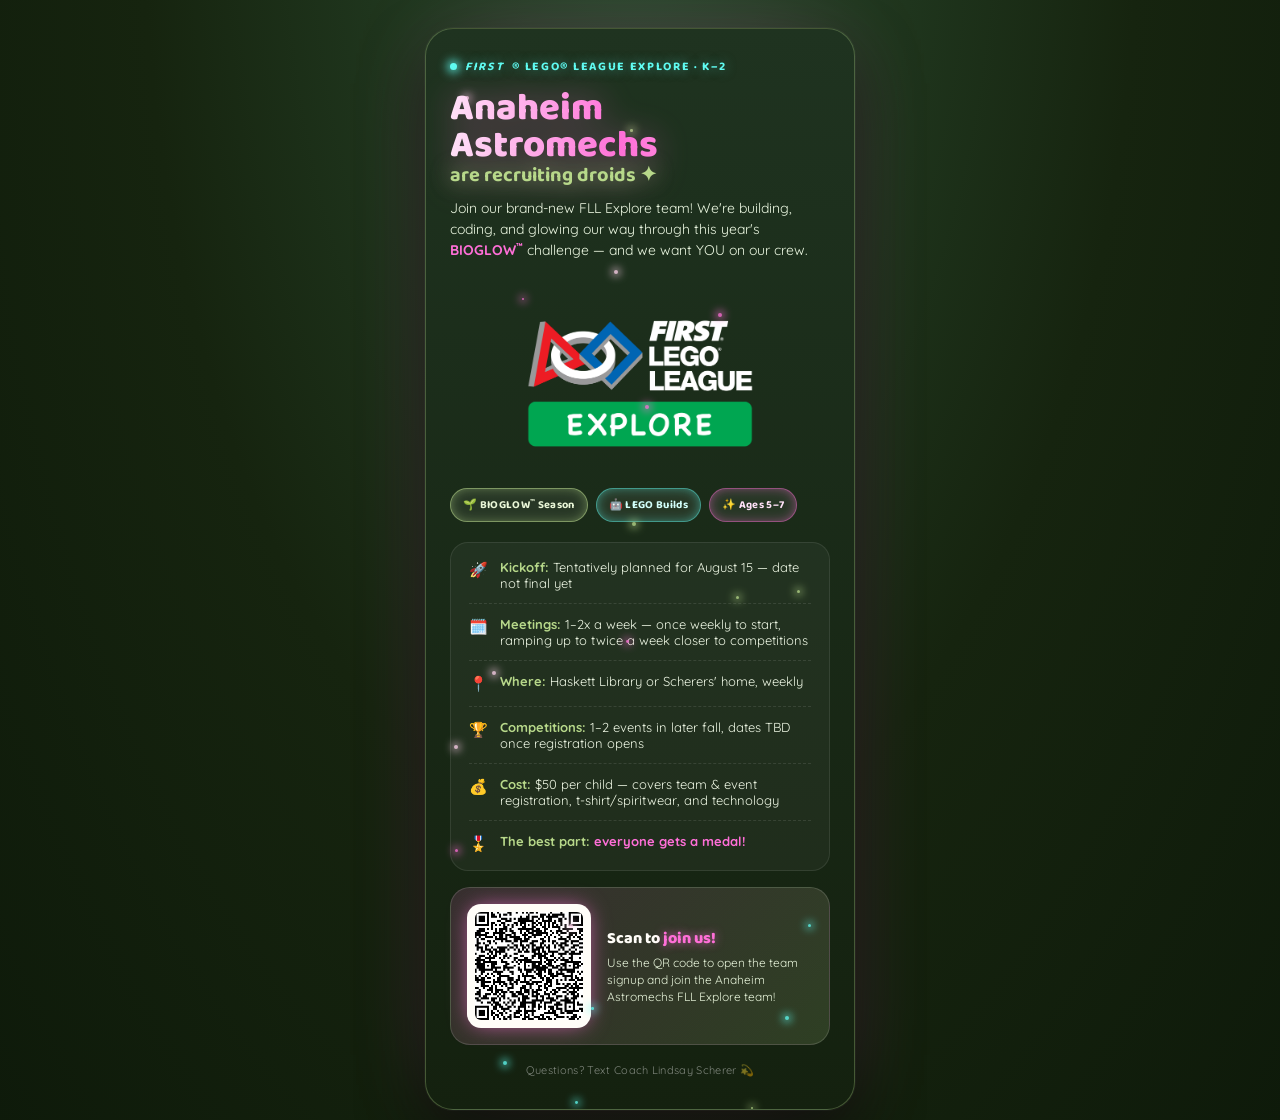
==== docs/index.html @ c2e2de38 "Rename doc/ to docs/ for GitHub Pages, add index.html, and improve flier - Move flier from doc/ to d" ====
<!DOCTYPE html>
<html lang="en">
<head>
<meta charset="UTF-8">
<meta name="viewport" content="width=device-width, initial-scale=1">
<title>Anaheim Astromechs &mdash; FLL Explore Team</title>
<meta name="description" content="Join the Anaheim Astromechs, a brand-new FLL Explore team for ages 5&ndash;7 tackling this year's BIOGLOW challenge!">
<meta name="theme-color" content="#16240f">

<meta property="og:title" content="Anaheim Astromechs &mdash; FLL Explore Team">
<meta property="og:description" content="Join our brand-new FLL Explore team! Building, coding, and glowing our way through this year's BIOGLOW challenge.">
<meta property="og:image" content="https://lmscherer.github.io/FLL/images/astromechs-logo.png">
<meta property="og:type" content="website">
<meta name="twitter:card" content="summary_large_image">

<meta http-equiv="refresh" content="0; url=anaheim_astromechs_flier.html">
<link rel="canonical" href="anaheim_astromechs_flier.html">

<style>
  body{
    background: #16240f;
    color: #fffdf8;
    font-family: sans-serif;
    display: flex;
    align-items: center;
    justify-content: center;
    min-height: 100vh;
    margin: 0;
    text-align: center;
    padding: 24px;
  }
  a{ color: #ff6fd8; }
</style>
</head>
<body>
  <p>Redirecting to the Anaheim Astromechs flier&hellip;<br>
  If you're not redirected, <a href="anaheim_astromechs_flier.html">tap here</a>.</p>
</body>
</html>
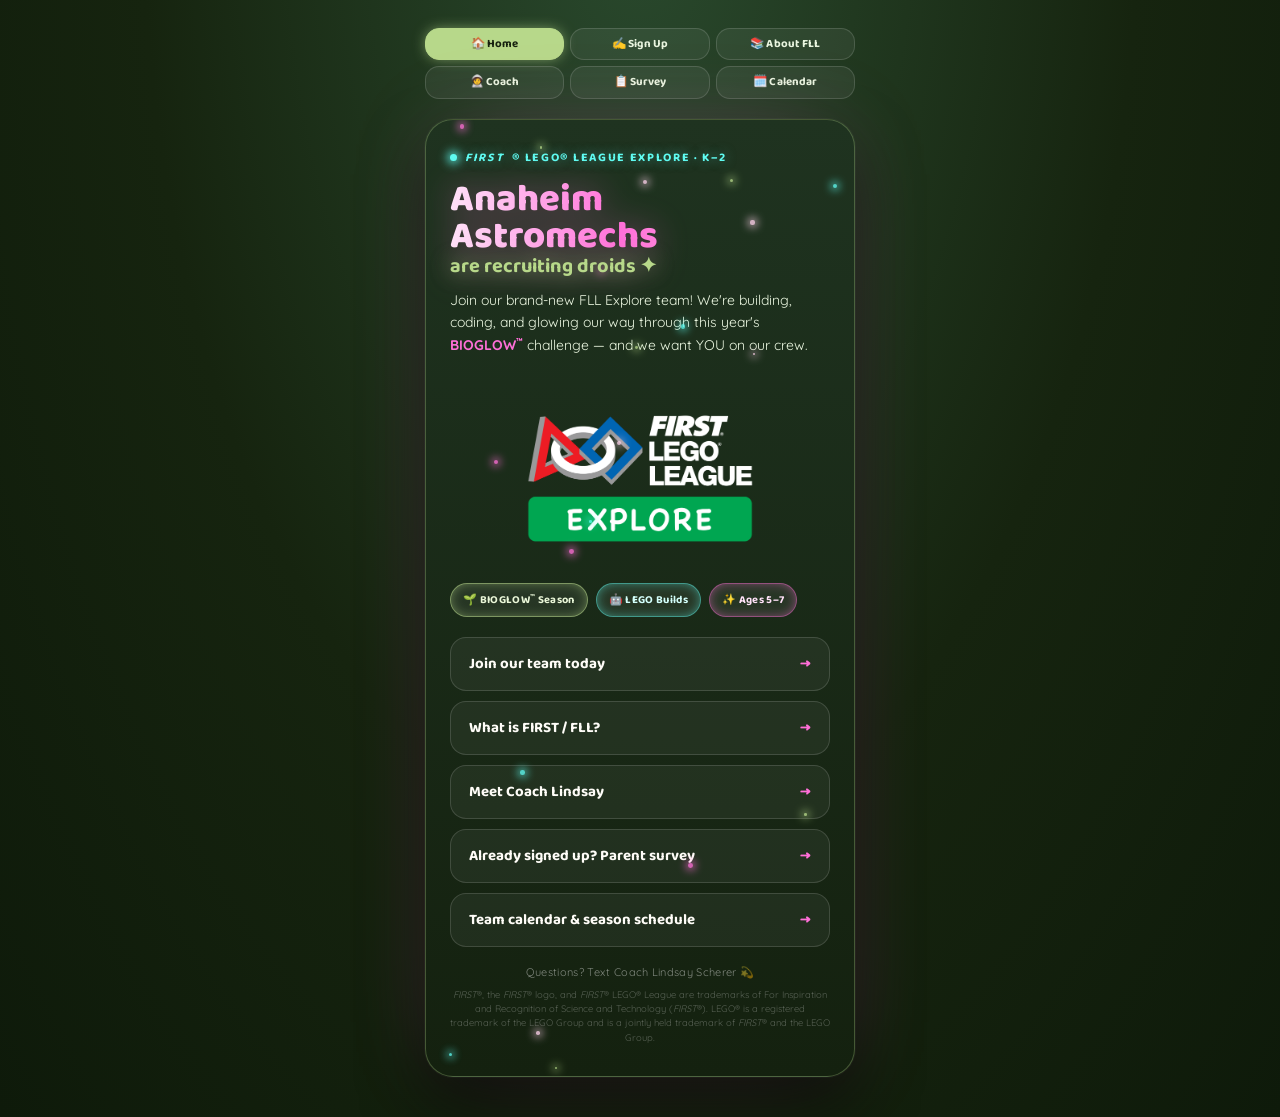
==== commit 5a919869: "Add social share card, trademark attribution, and signup page spacing fix - Add custom 1200x630 og:i" ====
--- a/docs/index.html
+++ b/docs/index.html
@@ -9,31 +9,61 @@
 
 <meta property="og:title" content="Anaheim Astromechs &mdash; FLL Explore Team">
 <meta property="og:description" content="Join our brand-new FLL Explore team! Building, coding, and glowing our way through this year's BIOGLOW challenge.">
-<meta property="og:image" content="https://lmscherer.github.io/FLL/images/astromechs-logo.png">
+<meta property="og:image" content="https://lmscherer.github.io/FLL/images/share-card.png">
+<meta property="og:image:width" content="1200">
+<meta property="og:image:height" content="630">
+<meta name="twitter:image" content="https://lmscherer.github.io/FLL/images/share-card.png">
 <meta property="og:type" content="website">
 <meta name="twitter:card" content="summary_large_image">
 
-<meta http-equiv="refresh" content="0; url=anaheim_astromechs_flier.html">
-<link rel="canonical" href="anaheim_astromechs_flier.html">
-
-<style>
-  body{
-    background: #16240f;
-    color: #fffdf8;
-    font-family: sans-serif;
-    display: flex;
-    align-items: center;
-    justify-content: center;
-    min-height: 100vh;
-    margin: 0;
-    text-align: center;
-    padding: 24px;
-  }
-  a{ color: #ff6fd8; }
-</style>
+<link rel="preconnect" href="https://fonts.googleapis.com">
+<link rel="preconnect" href="https://fonts.gstatic.com" crossorigin>
+<link href="https://fonts.googleapis.com/css2?family=Baloo+2:wght@500;700;800&family=Quicksand:wght@500;600;700&display=swap" rel="stylesheet">
+<link rel="stylesheet" href="assets/styles.css">
 </head>
 <body>
-  <p>Redirecting to the Anaheim Astromechs flier&hellip;<br>
-  If you're not redirected, <a href="anaheim_astromechs_flier.html">tap here</a>.</p>
+
+<nav class="site-nav">
+  <a href="index.html" class="active">🏠 Home</a>
+  <a href="signup.html">✍️ Sign Up</a>
+  <a href="about.html">📚 About FLL</a>
+  <a href="coach.html">🧑‍🚀 Coach</a>
+  <a href="survey.html">📋 Survey</a>
+  <a href="calendar.html">🗓️ Calendar</a>
+</nav>
+
+<div class="card">
+  <div class="sparkles" id="sparkles"></div>
+
+  <div class="eyebrow"><span class="dot"></span> <i>FIRST</i>&reg; LEGO&reg; League Explore &middot; K&ndash;2</div>
+
+  <h1>Anaheim<br>Astromechs<span class="sub">are recruiting droids ✦</span></h1>
+
+  <p class="tagline">Join our brand-new FLL Explore team! We're building, coding, and glowing our way through this year's <b>BIOGLOW<sup style="font-size:0.6em;">™</sup></b> challenge &mdash; and we want YOU on our crew.</p>
+
+  <div class="official-logo-zone">
+    <img src="images/astromechs-logo.png" alt="FIRST LEGO League Explore official logo">
+  </div>
+
+  <div class="badge-strip">
+    <span class="badge green">🌱 BIOGLOW<sup style="font-size:0.6em;">™</sup> Season</span>
+    <span class="badge teal">🤖 LEGO Builds</span>
+    <span class="badge pink">✨ Ages 5&ndash;7</span>
+  </div>
+
+  <div class="button-links">
+    <a class="button-link" href="signup.html">Join our team today <span class="arrow">&rarr;</span></a>
+    <a class="button-link" href="about.html">What is FIRST / FLL? <span class="arrow">&rarr;</span></a>
+    <a class="button-link" href="coach.html">Meet Coach Lindsay <span class="arrow">&rarr;</span></a>
+    <a class="button-link" href="survey.html">Already signed up? Parent survey <span class="arrow">&rarr;</span></a>
+    <a class="button-link" href="calendar.html">Team calendar &amp; season schedule <span class="arrow">&rarr;</span></a>
+  </div>
+
+  <div class="footer-note">Questions? Text Coach Lindsay Scherer 💫</div>
+  <p class="trademark-note"><i>FIRST</i>&reg;, the <i>FIRST</i>&reg; logo, and <i>FIRST</i>&reg; LEGO&reg; League are trademarks of For Inspiration and Recognition of Science and Technology (<i>FIRST</i>&reg;). LEGO&reg; is a registered trademark of the LEGO Group and is a jointly held trademark of <i>FIRST</i>&reg; and the LEGO Group.</p>
+</div>
+
+<script src="assets/sparkles.js"></script>
+
 </body>
 </html>
--- a/docs/assets/styles.css
+++ b/docs/assets/styles.css
@@ -0,0 +1,428 @@
+:root{
+  --leaf-dark: #1c3a1f;
+  --leaf-mid: #2f5c33;
+  --bioglow-green: #b7d88a;
+  --bioglow-tan: #ead9b8;
+  --ink: #16210f;
+  --glow-pink: #ff6fd8;
+  --glow-magenta: #ff3ea5;
+  --glow-teal: #5ffbf1;
+  --paper: #fffdf8;
+}
+
+*{ box-sizing:border-box; margin:0; padding:0; }
+
+body{
+  background: radial-gradient(ellipse at 50% -10%, #2a4a2e 0%, #16240f 55%, #0e1a0a 100%);
+  font-family:'Quicksand', sans-serif;
+  color: var(--paper);
+  display:flex;
+  flex-direction:column;
+  align-items:center;
+  padding: 28px 14px 40px;
+  min-height:100vh;
+  overflow-x:hidden;
+}
+
+/* Nav */
+.site-nav{
+  width:100%;
+  max-width:430px;
+  display:grid;
+  grid-template-columns: repeat(3, 1fr);
+  gap:6px;
+  padding-bottom: 14px;
+  margin-bottom: 6px;
+}
+.site-nav a{
+  display:flex;
+  align-items:center;
+  justify-content:center;
+  text-align:center;
+  font-family:'Baloo 2', sans-serif;
+  font-weight:700;
+  font-size:11.5px;
+  letter-spacing:.01em;
+  text-decoration:none;
+  color: #e9f5df;
+  background: rgba(255,255,255,0.06);
+  border: 1px solid rgba(255,255,255,0.14);
+  border-radius: 14px;
+  padding: 8px 6px;
+  line-height:1.25;
+}
+.site-nav a.active{
+  color: var(--ink);
+  background: var(--bioglow-green);
+  border-color: var(--bioglow-green);
+  box-shadow: 0 0 14px -2px rgba(183,216,138,0.7);
+}
+
+.card{
+  width:100%;
+  max-width:430px;
+  position:relative;
+  border-radius: 28px;
+  background: linear-gradient(180deg, #1f3320 0%, #14210f 100%);
+  border: 1px solid rgba(183,216,138,0.3);
+  box-shadow: 0 0 0 1px rgba(255,255,255,0.03), 0 30px 60px rgba(0,0,0,0.55), 0 0 90px -25px rgba(255,111,216,0.35);
+  overflow:hidden;
+  padding: 28px 24px 32px;
+}
+
+.card + .card{ margin-top:16px; }
+
+.sparkles span{
+  position:absolute;
+  border-radius:50%;
+  background: var(--glow-pink);
+  box-shadow: 0 0 8px 2px var(--glow-pink);
+  opacity:.8;
+  animation: twinkle 2.6s ease-in-out infinite;
+}
+@keyframes twinkle{
+  0%,100%{ opacity:.12; transform:scale(0.6); }
+  50%{ opacity:1; transform:scale(1); }
+}
+
+.eyebrow{
+  display:flex;
+  align-items:center;
+  gap:8px;
+  font-family:'Baloo 2', sans-serif;
+  font-weight:700;
+  font-size:12px;
+  letter-spacing:.14em;
+  text-transform:uppercase;
+  color: var(--glow-teal);
+  text-shadow: 0 0 12px rgba(95,251,241,0.5);
+  margin-bottom: 14px;
+}
+.eyebrow .dot{
+  width:7px; height:7px; border-radius:50%;
+  background: var(--glow-teal);
+  box-shadow: 0 0 10px 3px rgba(95,251,241,0.8);
+}
+
+h1{
+  font-family:'Baloo 2', sans-serif;
+  font-weight:800;
+  font-size: 38px;
+  line-height: 0.98;
+  background: linear-gradient(90deg, #ffe1f8 0%, var(--glow-pink) 45%, #ffd2ec 100%);
+  -webkit-background-clip:text;
+  background-clip:text;
+  color:transparent;
+  filter: drop-shadow(0 0 16px rgba(255,111,216,0.4));
+  margin-bottom: 6px;
+}
+
+h1 .sub{
+  display:block;
+  font-size: 20px;
+  font-weight:700;
+  color: var(--bioglow-green);
+  filter: drop-shadow(0 0 10px rgba(183,216,138,0.55));
+  margin-top: 2px;
+}
+
+h2{
+  font-family:'Baloo 2', sans-serif;
+  font-weight:800;
+  font-size: 24px;
+  color: var(--paper);
+  margin-bottom: 6px;
+}
+
+h3{
+  font-family:'Baloo 2', sans-serif;
+  font-weight:700;
+  font-size: 16px;
+  color: var(--bioglow-green);
+  margin: 18px 0 6px;
+}
+
+.tagline, p.body-text{
+  margin-top:12px;
+  font-size:14px;
+  color: #e9f5df;
+  line-height:1.6;
+}
+.tagline b, p.body-text b{ color: var(--glow-pink); font-weight:700; }
+
+p.body-text + p.body-text{ margin-top:10px; }
+
+.card ul{
+  margin: 8px 0 4px 18px;
+  font-size:14px;
+  color:#e9f5df;
+  line-height:1.6;
+}
+.card ul li{ margin-bottom:4px; }
+
+.card a.inline-link{
+  color: var(--glow-teal);
+  text-decoration:underline;
+}
+
+.note-box{
+  background: rgba(255,255,255,0.05);
+  border: 1px dashed rgba(255,255,255,0.18);
+  border-radius: 14px;
+  padding: 12px 14px;
+  font-size: 12.5px;
+  color: #dcead0;
+  line-height:1.5;
+  margin: 14px 0;
+}
+.note-box b{ color: var(--bioglow-green); }
+
+/* Bio Glow official-style logo lockup */
+.bioglow-badge{
+  display:flex;
+  border-radius: 16px;
+  overflow:hidden;
+  border: 2px solid var(--ink);
+  margin: 20px 0 4px;
+}
+.bioglow-badge .leaf-panel{
+  width: 38%;
+  background: linear-gradient(135deg, #2f5c33, #1c3a1f);
+  display:flex;
+  align-items:center;
+  justify-content:center;
+  padding: 14px 10px;
+}
+.bioglow-badge .fll-panel{
+  width: 62%;
+  background: var(--bioglow-tan);
+  display:flex;
+  align-items:center;
+  justify-content:center;
+  gap:8px;
+  padding: 10px 12px;
+}
+.bioglow-badge .fll-panel .fll-text{
+  font-family:'Baloo 2', sans-serif;
+  color: var(--ink);
+  font-weight:800;
+  font-size:13px;
+  line-height:1.1;
+  font-style:italic;
+  text-align:left;
+}
+.bioglow-word{
+  background: var(--bioglow-green);
+  border: 2px solid var(--ink);
+  border-top:none;
+  border-radius: 0 0 16px 16px;
+  margin-top:-2px;
+  text-align:center;
+  padding: 14px 10px 16px;
+  margin-bottom: 20px;
+}
+.bioglow-word .word{
+  font-family:'Baloo 2', sans-serif;
+  font-weight:800;
+  font-size: 40px;
+  color: var(--ink);
+  letter-spacing: 0.5px;
+}
+.bioglow-word .tm{
+  font-size:13px;
+  vertical-align: super;
+}
+
+.badge-strip{
+  display:flex;
+  gap:8px;
+  flex-wrap:wrap;
+  margin: 4px 0 20px;
+}
+.badge{
+  font-family:'Baloo 2', sans-serif;
+  font-size:11px;
+  font-weight:700;
+  letter-spacing:.03em;
+  padding: 7px 12px;
+  border-radius: 999px;
+  background: rgba(255,255,255,0.06);
+  border: 1px solid rgba(255,255,255,0.14);
+  color: var(--paper);
+}
+.badge.pink{ border-color: rgba(255,111,216,0.5); color:#ffe1f8; box-shadow: 0 0 14px -4px rgba(255,111,216,0.7) inset;}
+.badge.teal{ border-color: rgba(95,251,241,0.5); color:#d3fffb; box-shadow: 0 0 14px -4px rgba(95,251,241,0.7) inset;}
+.badge.green{ border-color: rgba(183,216,138,0.6); color:#eaf7d8; box-shadow: 0 0 14px -4px rgba(183,216,138,0.7) inset;}
+
+.details{
+  background: rgba(255,255,255,0.04);
+  border: 1px solid rgba(255,255,255,0.09);
+  border-radius: 18px;
+  padding: 4px 18px;
+  margin-bottom: 16px;
+}
+.details .row{
+  display:flex;
+  gap:12px;
+  align-items:flex-start;
+  font-size: 13px;
+  color:#eef7e4;
+  padding: 12px 0;
+}
+.details .row + .row{
+  border-top: 1px dashed rgba(255,255,255,0.1);
+}
+.details .icon{
+  font-size:15px;
+  line-height:1.4;
+}
+.details .label{
+  font-weight:700;
+  color: var(--bioglow-green);
+  margin-right:4px;
+}
+.details .row .medal{ color: var(--glow-pink); font-weight:700; }
+
+.qr-zone{
+  display:flex;
+  align-items:center;
+  gap:16px;
+  background: linear-gradient(135deg, rgba(255,111,216,0.14), rgba(183,216,138,0.16));
+  border: 1px solid rgba(255,255,255,0.14);
+  border-radius: 20px;
+  padding: 16px;
+  margin-bottom: 20px;
+}
+.qr-zone .qr-frame{
+  background: var(--paper);
+  padding: 8px;
+  border-radius: 14px;
+  box-shadow: 0 0 22px -4px rgba(255,111,216,0.8);
+  flex-shrink:0;
+}
+.qr-zone .qr-frame img{
+  display:block;
+  width: 108px;
+  height: 108px;
+  border-radius: 6px;
+}
+.qr-zone .qr-text{
+  font-family:'Baloo 2', sans-serif;
+}
+.qr-zone .qr-text .cta{
+  font-weight:800;
+  font-size: 16px;
+  color: var(--paper);
+  margin-bottom:4px;
+}
+.qr-zone .qr-text .cta span{
+  color: var(--glow-pink);
+  text-shadow: 0 0 10px rgba(255,111,216,0.7);
+}
+.qr-zone .qr-text p{
+  font-family:'Quicksand', sans-serif;
+  font-size:12px;
+  color:#e5f2d8;
+  line-height:1.4;
+}
+
+.footer-note{
+  text-align:center;
+  margin-top:18px;
+  font-size: 11px;
+  color: rgba(255,255,255,0.45);
+  letter-spacing:.03em;
+}
+
+.trademark-note{
+  text-align:center;
+  margin-top:8px;
+  font-size: 9.5px;
+  line-height:1.5;
+  color: rgba(255,255,255,0.28);
+}
+
+.official-logo-zone{
+  display:flex;
+  justify-content:center;
+  align-items:center;
+  margin: 22px 0 4px;
+  padding: 18px 0;
+}
+.official-logo-zone img{
+  display:block;
+  width: 78%;
+  max-width: 260px;
+  height:auto;
+}
+
+/* Button-style link, used for home page CTAs */
+.button-links{
+  display:flex;
+  flex-direction:column;
+  gap:10px;
+  margin-top: 20px;
+}
+.button-link{
+  display:flex;
+  align-items:center;
+  justify-content:space-between;
+  font-family:'Baloo 2', sans-serif;
+  font-weight:700;
+  font-size:15px;
+  text-decoration:none;
+  color: var(--paper);
+  background: rgba(255,255,255,0.05);
+  border: 1px solid rgba(255,255,255,0.14);
+  border-radius: 16px;
+  padding: 14px 18px;
+}
+.button-link:active{ background: rgba(255,255,255,0.1); }
+.button-link .arrow{ color: var(--glow-pink); }
+.button-link.primary{
+  background: linear-gradient(135deg, rgba(255,111,216,0.22), rgba(183,216,138,0.22));
+  border-color: rgba(255,111,216,0.5);
+}
+
+/* Coach bio */
+.coach-photo{
+  width: 100%;
+  max-width: 220px;
+  border-radius: 18px;
+  display:block;
+  margin: 4px auto 18px;
+  border: 2px solid rgba(255,255,255,0.15);
+}
+.timeline{
+  margin: 8px 0 4px;
+}
+.timeline .item{
+  display:flex;
+  gap:12px;
+  font-size:13px;
+  color:#eef7e4;
+  padding: 10px 0;
+  border-top: 1px dashed rgba(255,255,255,0.1);
+}
+.timeline .item:first-child{ border-top:none; }
+.timeline .year{
+  flex-shrink:0;
+  width: 78px;
+  font-family:'Baloo 2', sans-serif;
+  font-weight:700;
+  color: var(--bioglow-green);
+  font-size:12px;
+}
+
+/* Iframe wrapper for embedded forms */
+.embed-frame{
+  border-radius: 16px;
+  overflow:hidden;
+  border: 1px solid rgba(255,255,255,0.14);
+  margin: 16px 0;
+}
+.embed-frame iframe{
+  display:block;
+  width:100%;
+  border:none;
+}
